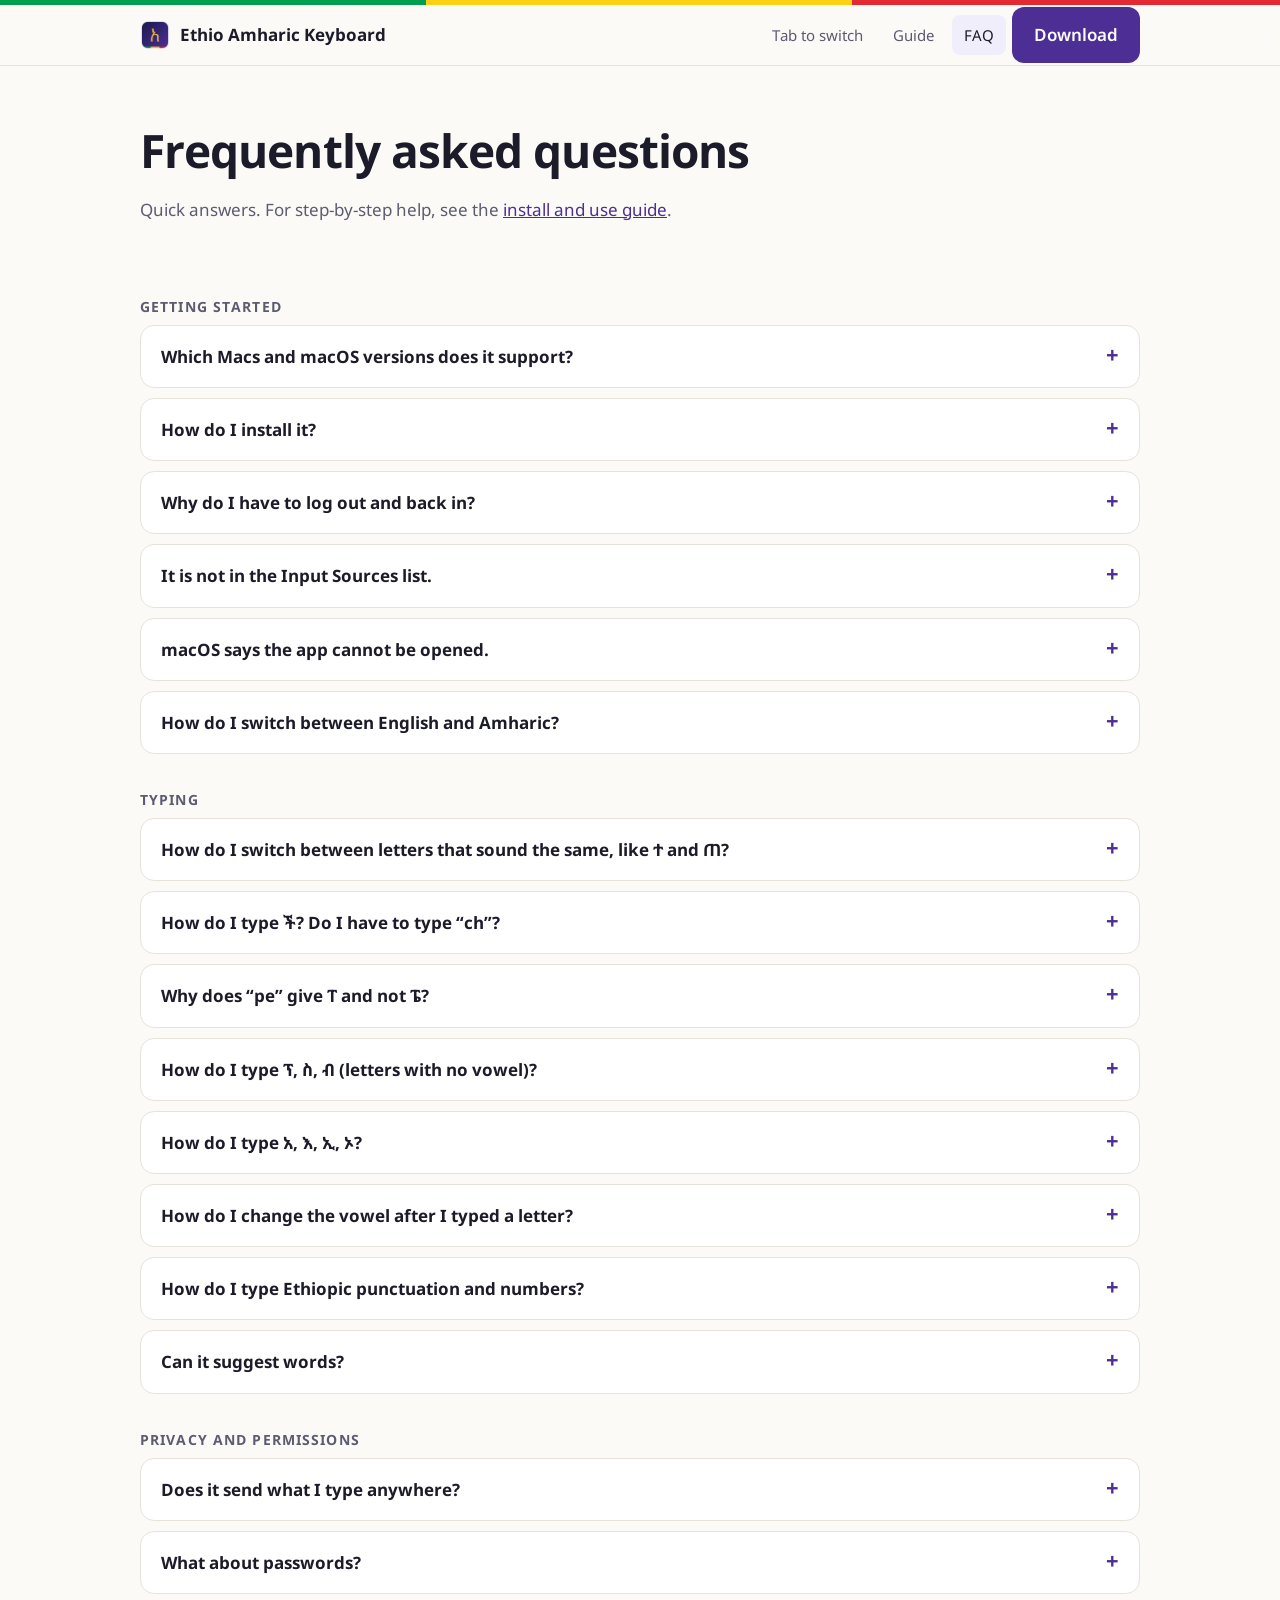
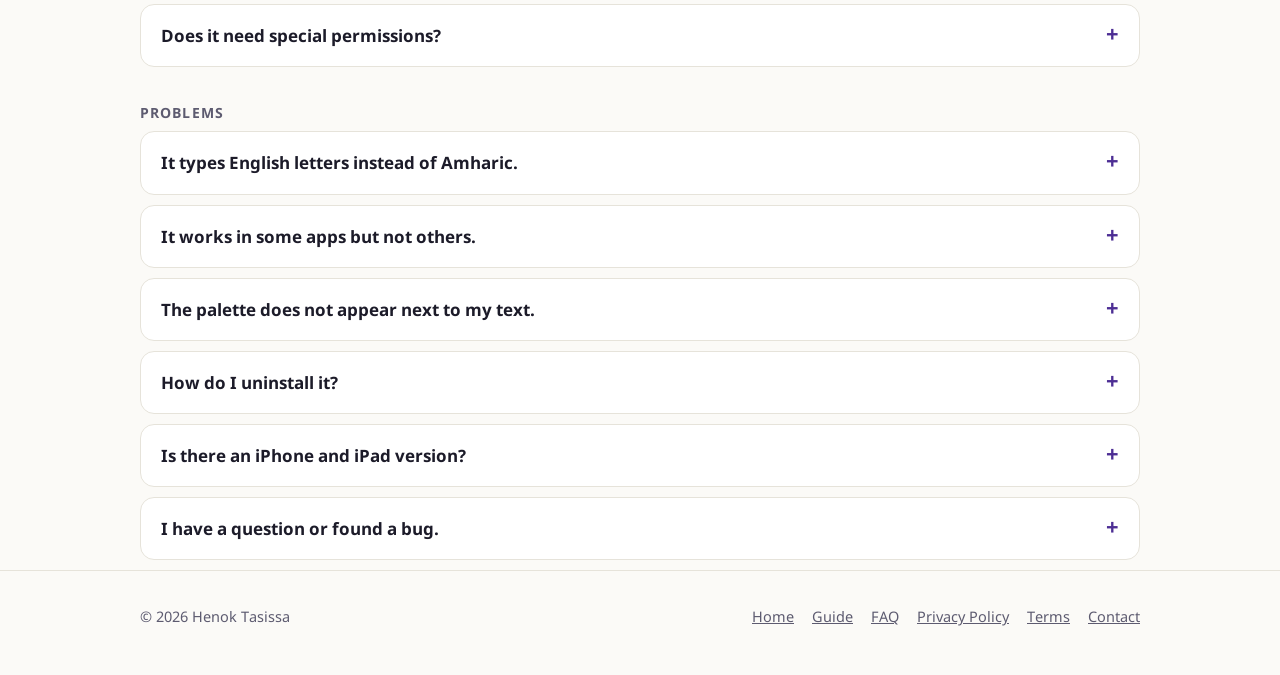
==== faq.html @ 409e4a70 "Website: promo, install guide and FAQ for Ethio Amharic Keyboard for Mac Co-Authored-By: Claude Sonn" ====
<!doctype html>
<html lang="en">
<head>
  <meta charset="utf-8">
  <meta name="viewport" content="width=device-width, initial-scale=1">
  <title>FAQ – Ethio Amharic Keyboard for Mac</title>
  <meta name="description" content="Answers about the Ethio Amharic Keyboard for Mac: installing, turning it on, typing letters, Tab to switch similar letters, privacy and troubleshooting.">
  <link rel="icon" href="/favicon.png">
  <link rel="preconnect" href="https://fonts.googleapis.com"><link rel="preconnect" href="https://fonts.gstatic.com" crossorigin>
  <link rel="stylesheet" href="https://fonts.googleapis.com/css2?family=Noto+Sans+Ethiopic:wght@400;600;700&display=swap">
  <link rel="stylesheet" href="/style.css">
</head>
<body>
  <div class="stripe"></div>
  <header class="nav"><div class="wrap">
    <a class="brand" href="/"><img src="/icon.png" alt="">Ethio Amharic Keyboard</a>
    <nav>
      <a href="/#tab">Tab to switch</a><a href="/guide">Guide</a><a href="/faq" aria-current="page">FAQ</a>
      <a class="btn" href="/#download">Download</a>
    </nav>
  </div></header>

  <main class="wrap">
    <div class="page-head">
      <h1>Frequently asked questions</h1>
      <p class="sub">Quick answers. For step-by-step help, see the <a href="/guide">install and use guide</a>.</p>
    </div>
    <h2 class="faq-group">Getting started</h2>
      <details><summary>Which Macs and macOS versions does it support?</summary><div class="a"><p>macOS 13 (Ventura) or later, on both Apple silicon and Intel Macs.</p></div></details>
      <details><summary>How do I install it?</summary><div class="a"><p>Open the downloaded disk image, drag <strong>Ethio Amharic for Mac</strong> to Applications, open it and press <strong>Install</strong>. Then add it in <strong>System Settings → Keyboard → Input Sources → Edit → + → Amharic → Ethio Amharic Keyboard</strong> and log out and back in once. The <a href="/guide">guide</a> has every step.</p></div></details>
      <details><summary>Why do I have to log out and back in?</summary><div class="a"><p>Apps that were already open keep an old connection to the input system, so they keep typing English until you log out. After you log back in, the keyboard works in every app. You can also just restart the app you want to type in.</p></div></details>
      <details><summary>It is not in the Input Sources list.</summary><div class="a"><p>Make sure you pressed <strong>Install</strong> in the app, then log out and back in, and look again under <strong>Amharic</strong> after clicking <strong>Edit… → +</strong>.</p></div></details>
      <details><summary>macOS says the app cannot be opened.</summary><div class="a"><p>The app is signed and notarized by Apple, so this is unusual. Right-click the app, choose <strong>Open</strong>, then <strong>Open</strong> again. If you still have trouble, email us.</p></div></details>
      <details><summary>How do I switch between English and Amharic?</summary><div class="a"><p>Two ways. Use the input menu in the menu bar (or <span class="keycap">Control</span> + <span class="keycap">Space</span> / the Globe key) to switch keyboards. Or press <span class="keycap">Control</span> + <span class="keycap">Option</span> + <span class="keycap">Space</span> to type English without leaving Ethio Amharic Keyboard; a short label shows <strong>ABC</strong> or <strong>አማ</strong>.</p></div></details>
    <h2 class="faq-group">Typing</h2>
      <details><summary>How do I switch between letters that sound the same, like ተ and ጠ?</summary><div class="a"><p>Press <span class="keycap">Tab</span> while the letter is underlined. It moves to the next same-sounding letter (<code>t</code>: ተ → ጠ, <code>s</code>: ሰ → ሠ, <code>h</code>: ሀ → ሐ → ኀ, <code>p</code>: ፐ → ጰ, and more). <span class="keycap">Shift</span> + <span class="keycap">Tab</span> goes back. It changes the last letter you typed.</p><p>See the <a href="/guide#tab">full list</a>.</p></div></details>
      <details><summary>How do I type ች? Do I have to type “ch”?</summary><div class="a"><p>No. Type <code>c</code> to get ክ, then press <span class="keycap">Tab</span> to get ች (and Tab again for ጭ). Typing <code>ch</code> gives ቸ and Tab changes it to ጨ.</p></div></details>
      <details><summary>Why does “pe” give ፐ and not ፔ?</summary><div class="a"><p>In this keyboard <code>e</code> is the <strong>1st</strong> form, like <code>se</code> for ሰ. The 5th form is <code>ie</code>: type <code>pie</code> to get ፔ, or type <code>pe</code> and press <span class="keycap">5</span>. The palette shows the key to type under every form.</p></div></details>
      <details><summary>How do I type ፕ, ስ, ብ (letters with no vowel)?</summary><div class="a"><p>Type just the consonant: <code>p</code> gives ፕ, <code>s</code> gives ስ, <code>b</code> gives ብ. This is the 6th form. The palette labels it <strong>none</strong>.</p></div></details>
      <details><summary>How do I type አ, እ, ኢ, ኦ?</summary><div class="a"><p>Type the vowel on its own: <code>a</code> አ, <code>u</code> ኡ, <code>i</code> ኢ, <code>e</code> እ, <code>o</code> ኦ. Press <span class="keycap">Tab</span> for the alternative letters (አ → ዐ). ኣ and ኤ can be clicked in the palette.</p></div></details>
      <details><summary>How do I change the vowel after I typed a letter?</summary><div class="a"><p>While the letter is underlined, press <span class="keycap">1</span> to <span class="keycap">7</span> (or <span class="keycap">8</span> for the “wa” form), or click a form in the palette. For example, type <code>s</code> then press <span class="keycap">4</span> to get ሳ.</p></div></details>
      <details><summary>How do I type Ethiopic punctuation and numbers?</summary><div class="a"><p>Type <code>. , ; : ?</code> for ። ፣ ፤ ፥ ፧ while writing Amharic. Hold <span class="keycap">Option</span> and press 1–9 for ፩–፱, Shift for the tens. <span class="keycap">Option</span> + <span class="keycap">Space</span> opens a picker with all the symbols.</p></div></details>
      <details><summary>Can it suggest words?</summary><div class="a"><p>Yes. A built-in dictionary suggests words in the palette as you type. By default what you typed stays selected; pick a suggestion with the arrow keys and Space, or <span class="keycap">Option</span> + <span class="keycap">1–5</span>. You can make Space take the top suggestion in the settings.</p></div></details>
    <h2 class="faq-group">Privacy and permissions</h2>
      <details><summary>Does it send what I type anywhere?</summary><div class="a"><p>No. It never connects to the internet. What you type is converted on your Mac and handed to the app you are typing in. It is not stored or logged. Read the <a href="https://henok-tasissa.github.io/ethio-keyboard-legal/privacy-policy.html">Privacy Policy</a>.</p></div></details>
      <details><summary>What about passwords?</summary><div class="a"><p>When macOS marks a field as secure, such as a password box, the keyboard does not touch your keystrokes at all.</p></div></details>
      <details><summary>Does it need special permissions?</summary><div class="a"><p>No. It does not need Accessibility, Input Monitoring or Full Disk Access.</p></div></details>
    <h2 class="faq-group">Problems</h2>
      <details><summary>It types English letters instead of Amharic.</summary><div class="a"><p>Check that <strong>Ethio Amharic Keyboard</strong> is selected in the menu bar. If it is and you just installed or updated, log out and back in, or restart that app. Also make sure English typing is off: press <span class="keycap">Control</span> + <span class="keycap">Option</span> + <span class="keycap">Space</span> and look for the <strong>አማ</strong> label.</p></div></details>
      <details><summary>It works in some apps but not others.</summary><div class="a"><p>That is the same “old connection” issue: apps opened before you installed need a restart, or log out and back in once. New apps work straight away.</p></div></details>
      <details><summary>The palette does not appear next to my text.</summary><div class="a"><p>Some apps do not report where the cursor is, so the palette stays where it was. Drag it where you like, or choose Reset palette position in the settings. <span class="keycap">Control</span> + <span class="keycap">Option</span> + <span class="keycap">P</span> shows or hides it.</p></div></details>
      <details><summary>How do I uninstall it?</summary><div class="a"><p>Open <strong>Ethio Amharic for Mac</strong> and press <strong>Remove</strong>, then delete the app and log out and back in to clear it from the input menu. You can also remove it under System Settings → Keyboard → Input Sources → Edit.</p></div></details>
      <details><summary>Is there an iPhone and iPad version?</summary><div class="a"><p>Yes, Ethio Amharic Keyboard is also available for iPhone and iPad. Support and policies for all versions are at <a href="https://henok-tasissa.github.io/ethio-keyboard-legal/">the support page</a>.</p></div></details>
      <details><summary>I have a question or found a bug.</summary><div class="a"><p>Email <a href="mailto:henoktasissa@gmail.com">henoktasissa@gmail.com</a> with your macOS version and the app you were typing in.</p></div></details>
  </main>

  <footer><div class="wrap">
    <span>&copy; 2026 Henok Tasissa</span>
    <div class="right">
      <a href="/">Home</a><a href="/guide">Guide</a><a href="/faq">FAQ</a>
      <a href="https://henok-tasissa.github.io/ethio-keyboard-legal/privacy-policy.html">Privacy Policy</a>
      <a href="https://henok-tasissa.github.io/ethio-keyboard-legal/terms-of-use.html">Terms</a>
      <a href="mailto:henoktasissa@gmail.com">Contact</a>
    </div>
  </div></footer>
</body>
</html>
---- style.css ----
:root {
  --bg: #fbfaf7; --surface: #ffffff; --ink: #1c1b29; --muted: #5d5b70; --line: #e6e3da;
  --indigo: #1f1c55; --purple: #4d2e94; --gold: #e9a820; --accent: #4d2e94; --accent-ink: #ffffff;
  --green: #009e4f; --yellow: #fcd116; --red: #e32a33; --chip: #f1eefb; --shadow: 0 10px 30px rgba(31, 28, 85, .10);
}
@media (prefers-color-scheme: dark) {
  :root {
    --bg: #12111d; --surface: #1b1a2b; --ink: #f1f0f8; --muted: #a9a7be; --line: #2b2a40;
    --accent: #b9a2ff; --accent-ink: #14122b; --chip: #26233f; --shadow: 0 10px 30px rgba(0, 0, 0, .35);
  }
}
* { box-sizing: border-box; }
html { scroll-behavior: smooth; }
body {
  margin: 0; background: var(--bg); color: var(--ink); line-height: 1.6;
  font: 17px/1.6 -apple-system, BlinkMacSystemFont, "Segoe UI", "Noto Sans Ethiopic", "Kefa", "Nyala", system-ui, sans-serif;
}
a { color: var(--accent); }
.wrap { max-width: 1040px; margin: 0 auto; padding: 0 20px; }
.stripe { height: 5px; background: linear-gradient(90deg, var(--green) 0 33.3%, var(--yellow) 33.3% 66.6%, var(--red) 66.6%); }

header.nav { position: sticky; top: 0; z-index: 5; background: color-mix(in srgb, var(--bg) 88%, transparent); backdrop-filter: blur(10px); border-bottom: 1px solid var(--line); }
header.nav .wrap { display: flex; align-items: center; gap: 22px; height: 60px; }
.brand { display: flex; align-items: center; gap: 10px; font-weight: 700; color: var(--ink); text-decoration: none; }
.brand img { width: 30px; height: 30px; border-radius: 7px; }
nav { margin-left: auto; display: flex; gap: 6px; align-items: center; }
nav a { color: var(--muted); text-decoration: none; padding: 8px 12px; border-radius: 8px; font-size: 15px; }
nav a:hover, nav a[aria-current] { color: var(--ink); background: var(--chip); }
nav a.btn { background: var(--accent); color: var(--accent-ink); font-weight: 600; }

.btn { display: inline-flex; align-items: center; gap: 8px; background: var(--accent); color: var(--accent-ink); padding: 14px 22px; border-radius: 12px; font-weight: 700; text-decoration: none; border: 0; font-size: 17px; }
.btn.secondary { background: transparent; color: var(--ink); border: 1px solid var(--line); }
.btn:hover { filter: brightness(1.08); }

.hero { padding: 72px 0 56px; background: radial-gradient(900px 340px at 75% -10%, color-mix(in srgb, var(--purple) 20%, transparent), transparent), radial-gradient(600px 300px at 0% 20%, color-mix(in srgb, var(--gold) 16%, transparent), transparent); }
.hero .wrap { display: grid; grid-template-columns: 1.1fr .9fr; gap: 40px; align-items: center; }
.hero h1 { font-size: clamp(36px, 5.4vw, 58px); line-height: 1.06; margin: 0 0 6px; letter-spacing: -.02em; }
.hero .am { font-size: 22px; color: var(--accent); font-weight: 700; margin: 0 0 16px; }
.hero p.lead { font-size: 20px; color: var(--muted); max-width: 30em; }
.cta { display: flex; flex-wrap: wrap; gap: 12px; margin: 26px 0 12px; }
.fine { color: var(--muted); font-size: 14px; }

.mock { background: var(--surface); border: 1px solid var(--line); border-radius: 18px; box-shadow: var(--shadow); padding: 18px; max-width: 420px; justify-self: end; width: 100%; }
.mock .typed { font-size: 15px; color: var(--muted); display: flex; justify-content: space-between; margin-bottom: 10px; }
.mock .typed b { color: var(--ink); font-size: 26px; font-weight: 600; }
.cells { display: grid; grid-template-columns: repeat(8, 1fr); gap: 5px; }
.cell { background: var(--chip); border-radius: 9px; text-align: center; padding: 8px 0 5px; }
.cell .g { font-size: 22px; line-height: 1.2; display: block; }
.cell .k { font-size: 10.5px; color: var(--muted); display: block; }
.cell.on { background: var(--accent); color: var(--accent-ink); }
.cell.on .k { color: inherit; opacity: .85; }
.sugg { display: flex; gap: 6px; margin-top: 12px; flex-wrap: wrap; }
.sugg span { background: var(--chip); padding: 4px 11px; border-radius: 999px; font-size: 15px; }
.sugg span:first-child { background: var(--accent); color: var(--accent-ink); }

section { padding: 64px 0; }
section.alt { background: var(--surface); border-block: 1px solid var(--line); }
h2 { font-size: clamp(26px, 3.4vw, 36px); line-height: 1.15; margin: 0 0 12px; letter-spacing: -.01em; }
h3 { margin: 0 0 6px; font-size: 19px; }
.sub { color: var(--muted); max-width: 40em; margin: 0 0 30px; }
.grid3 { display: grid; grid-template-columns: repeat(3, 1fr); gap: 16px; }
.grid2 { display: grid; grid-template-columns: repeat(2, 1fr); gap: 16px; }
.card { background: var(--surface); border: 1px solid var(--line); border-radius: 16px; padding: 22px; }
section.alt .card { background: var(--bg); }
.card p { margin: 0; color: var(--muted); }
.icon { font-size: 26px; margin-bottom: 8px; display: block; }

.tab-spot { display: grid; grid-template-columns: 1fr 1fr; gap: 36px; align-items: center; }
.keycap { display: inline-block; min-width: 2.2em; text-align: center; padding: 3px 10px; border-radius: 7px; border: 1px solid var(--line); border-bottom-width: 3px; background: var(--surface); font: 600 .9em ui-monospace, "SF Mono", Menlo, monospace; color: var(--ink); }
.pairs { display: grid; grid-template-columns: repeat(2, 1fr); gap: 10px; }
.pair { background: var(--bg); border: 1px solid var(--line); border-radius: 12px; padding: 12px 14px; display: flex; align-items: center; gap: 10px; }
.pair .t { font-family: ui-monospace, Menlo, monospace; color: var(--muted); min-width: 2.2em; font-size: 14px; }
.pair .l { font-size: 24px; letter-spacing: .05em; }
.pair .arrow { color: var(--accent); font-size: 14px; }
.demo { background: var(--surface); border: 1px solid var(--line); border-radius: 16px; padding: 20px; margin-top: 18px; }
.demo .row { display: flex; align-items: center; gap: 10px; flex-wrap: wrap; font-size: 15px; color: var(--muted); }
.demo .big { font-size: 30px; color: var(--ink); font-weight: 600; }

.steps { counter-reset: s; display: grid; gap: 14px; }
.step { display: grid; grid-template-columns: 44px 1fr; gap: 16px; background: var(--surface); border: 1px solid var(--line); border-radius: 16px; padding: 20px; }
section.alt .step { background: var(--bg); }
.step::before { counter-increment: s; content: counter(s); width: 44px; height: 44px; border-radius: 50%; background: var(--accent); color: var(--accent-ink); display: grid; place-items: center; font-weight: 800; font-size: 19px; }
.step h3 { margin-top: 2px; }
.step p, .step ul, .step ol { margin: 6px 0 0; color: var(--muted); }
.step li { margin: 3px 0; }
.step strong, .card strong { color: var(--ink); }
.note { background: color-mix(in srgb, var(--gold) 16%, var(--surface)); border: 1px solid color-mix(in srgb, var(--gold) 45%, var(--line)); border-radius: 12px; padding: 14px 16px; margin: 18px 0; }
.note p { margin: 0; color: var(--ink); }

table { width: 100%; border-collapse: collapse; background: var(--surface); border: 1px solid var(--line); border-radius: 14px; overflow: hidden; font-size: 16px; }
th, td { text-align: left; padding: 11px 14px; border-bottom: 1px solid var(--line); vertical-align: top; }
th { background: var(--chip); font-size: 13px; text-transform: uppercase; letter-spacing: .05em; color: var(--muted); }
tr:last-child td { border-bottom: 0; }
td.mono, code { font-family: ui-monospace, "SF Mono", Menlo, monospace; font-size: .92em; }
code { background: var(--chip); padding: 1px 6px; border-radius: 5px; }

.page-head { padding: 48px 0 8px; }
.page-head h1 { font-size: clamp(32px, 4.5vw, 46px); margin: 0 0 8px; letter-spacing: -.02em; }
.toc { display: flex; gap: 8px; flex-wrap: wrap; margin: 18px 0 0; }
.toc a { background: var(--chip); color: var(--ink); text-decoration: none; padding: 7px 14px; border-radius: 999px; font-size: 14.5px; }

details { background: var(--surface); border: 1px solid var(--line); border-radius: 14px; padding: 0 20px; margin: 10px 0; }
details[open] { box-shadow: var(--shadow); }
summary { cursor: pointer; font-weight: 700; padding: 17px 0; list-style: none; display: flex; justify-content: space-between; gap: 14px; }
summary::-webkit-details-marker { display: none; }
summary::after { content: "+"; color: var(--accent); font-size: 22px; line-height: 1; }
details[open] summary::after { content: "–"; }
details .a { padding: 0 0 18px; color: var(--muted); }
details .a p { margin: 0 0 10px; }
.faq-group { margin: 38px 0 6px; font-size: 14px; letter-spacing: .08em; text-transform: uppercase; color: var(--muted); }

.download { text-align: center; }
.download .btn { font-size: 19px; padding: 17px 30px; }
footer { padding: 34px 0 46px; color: var(--muted); font-size: 14.5px; border-top: 1px solid var(--line); }
footer .wrap { display: flex; flex-wrap: wrap; gap: 14px 26px; align-items: center; }
footer .right { margin-left: auto; display: flex; gap: 18px; flex-wrap: wrap; }
footer a { color: var(--muted); }

@media (max-width: 860px) {
  .hero .wrap, .tab-spot, .grid3, .grid2 { grid-template-columns: 1fr; }
  .mock { justify-self: start; }
  nav a:not(.btn) { display: none; }
  .pairs { grid-template-columns: 1fr; }
  footer .right { margin-left: 0; }
}
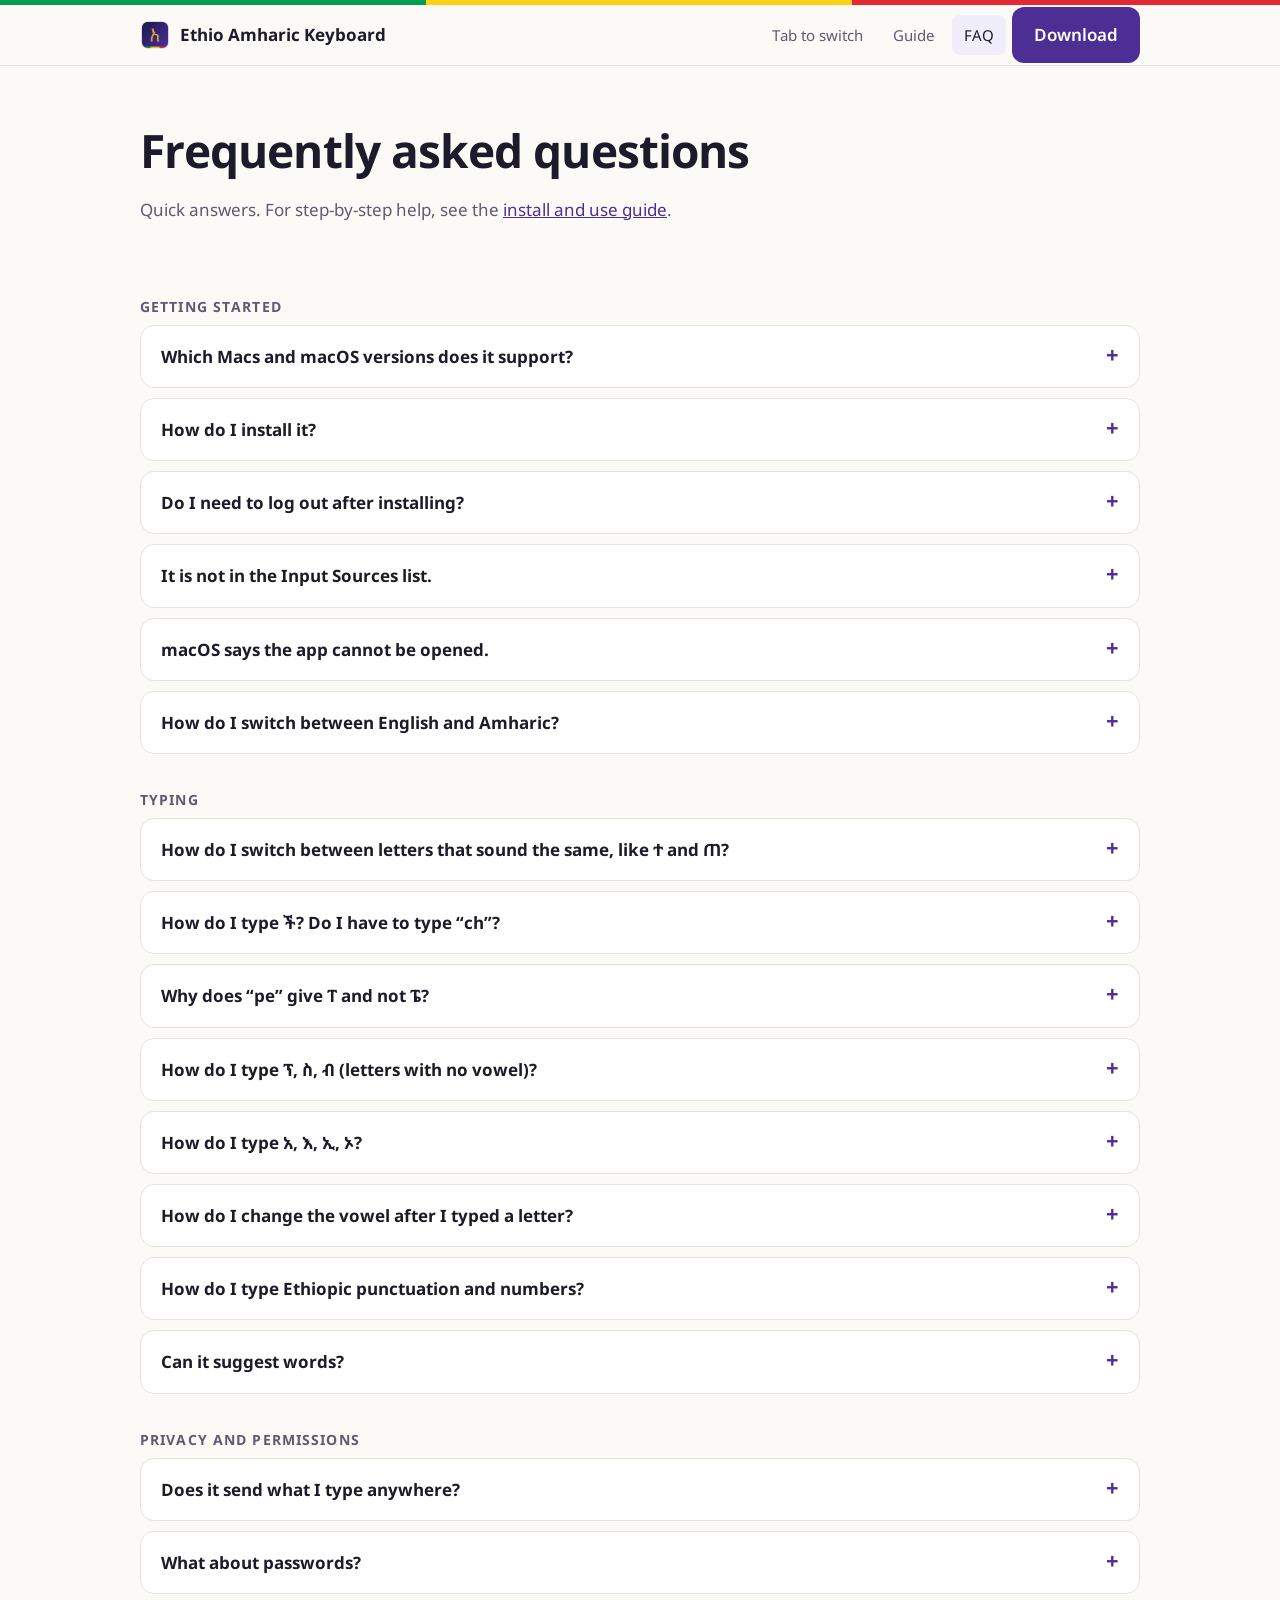
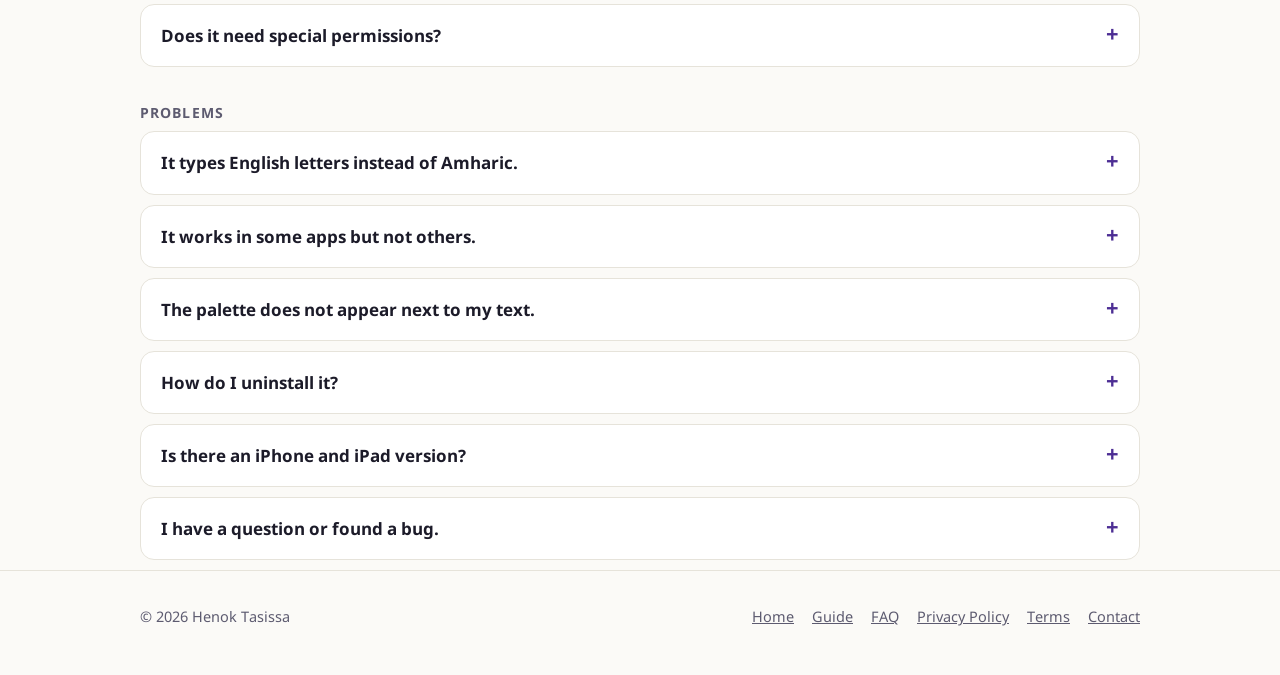
==== commit c2060b0a: "Website: version 1.0.0, uninstall section, clearer log-out guidance Co-Authored-By: Claude Sonnet 5." ====
--- a/faq.html
+++ b/faq.html
@@ -27,9 +27,9 @@
     </div>
     <h2 class="faq-group">Getting started</h2>
       <details><summary>Which Macs and macOS versions does it support?</summary><div class="a"><p>macOS 13 (Ventura) or later, on both Apple silicon and Intel Macs.</p></div></details>
-      <details><summary>How do I install it?</summary><div class="a"><p>Open the downloaded disk image, drag <strong>Ethio Amharic for Mac</strong> to Applications, open it and press <strong>Install</strong>. Then add it in <strong>System Settings → Keyboard → Input Sources → Edit → + → Amharic → Ethio Amharic Keyboard</strong> and log out and back in once. The <a href="/guide">guide</a> has every step.</p></div></details>
-      <details><summary>Why do I have to log out and back in?</summary><div class="a"><p>Apps that were already open keep an old connection to the input system, so they keep typing English until you log out. After you log back in, the keyboard works in every app. You can also just restart the app you want to type in.</p></div></details>
-      <details><summary>It is not in the Input Sources list.</summary><div class="a"><p>Make sure you pressed <strong>Install</strong> in the app, then log out and back in, and look again under <strong>Amharic</strong> after clicking <strong>Edit… → +</strong>.</p></div></details>
+      <details><summary>How do I install it?</summary><div class="a"><p>Open the downloaded disk image, drag <strong>Ethio Amharic for Mac</strong> to Applications, open it and press <strong>Install</strong>. Then add it in <strong>System Settings → Keyboard → Input Sources → Edit → + → Amharic → Ethio Amharic Keyboard</strong> and pick it in the menu bar. The <a href="/guide">guide</a> has every step.</p></div></details>
+      <details><summary>Do I need to log out after installing?</summary><div class="a"><p>Usually not. Add the keyboard in System Settings, pick it from the menu bar and type. The exception is an <strong>update</strong>: apps that were open during an update keep an old connection and type English until you restart them. Logging out and back in once fixes every app at once. It is also the fallback if the keyboard is not in the list.</p></div></details>
+      <details><summary>It is not in the Input Sources list.</summary><div class="a"><p>Make sure you pressed <strong>Install</strong> in the app, then look under <strong>Amharic</strong> after clicking <strong>Edit… → +</strong>. If it is still missing, log out and back in once and look again.</p></div></details>
       <details><summary>macOS says the app cannot be opened.</summary><div class="a"><p>The app is signed and notarized by Apple, so this is unusual. Right-click the app, choose <strong>Open</strong>, then <strong>Open</strong> again. If you still have trouble, email us.</p></div></details>
       <details><summary>How do I switch between English and Amharic?</summary><div class="a"><p>Two ways. Use the input menu in the menu bar (or <span class="keycap">Control</span> + <span class="keycap">Space</span> / the Globe key) to switch keyboards. Or press <span class="keycap">Control</span> + <span class="keycap">Option</span> + <span class="keycap">Space</span> to type English without leaving Ethio Amharic Keyboard; a short label shows <strong>ABC</strong> or <strong>አማ</strong>.</p></div></details>
     <h2 class="faq-group">Typing</h2>
@@ -46,10 +46,10 @@
       <details><summary>What about passwords?</summary><div class="a"><p>When macOS marks a field as secure, such as a password box, the keyboard does not touch your keystrokes at all.</p></div></details>
       <details><summary>Does it need special permissions?</summary><div class="a"><p>No. It does not need Accessibility, Input Monitoring or Full Disk Access.</p></div></details>
     <h2 class="faq-group">Problems</h2>
-      <details><summary>It types English letters instead of Amharic.</summary><div class="a"><p>Check that <strong>Ethio Amharic Keyboard</strong> is selected in the menu bar. If it is and you just installed or updated, log out and back in, or restart that app. Also make sure English typing is off: press <span class="keycap">Control</span> + <span class="keycap">Option</span> + <span class="keycap">Space</span> and look for the <strong>አማ</strong> label.</p></div></details>
-      <details><summary>It works in some apps but not others.</summary><div class="a"><p>That is the same “old connection” issue: apps opened before you installed need a restart, or log out and back in once. New apps work straight away.</p></div></details>
+      <details><summary>It types English letters instead of Amharic.</summary><div class="a"><p>Check that <strong>Ethio Amharic Keyboard</strong> is selected in the menu bar. If it is and you just installed or updated, restart that app, or log out and back in once. Also make sure English typing is off: press <span class="keycap">Control</span> + <span class="keycap">Option</span> + <span class="keycap">Space</span> and look for the <strong>አማ</strong> label.</p></div></details>
+      <details><summary>It works in some apps but not others.</summary><div class="a"><p>That is the “old connection” issue: apps that were open during an install or update need a restart, or log out and back in once. Apps you open afterwards work straight away.</p></div></details>
       <details><summary>The palette does not appear next to my text.</summary><div class="a"><p>Some apps do not report where the cursor is, so the palette stays where it was. Drag it where you like, or choose Reset palette position in the settings. <span class="keycap">Control</span> + <span class="keycap">Option</span> + <span class="keycap">P</span> shows or hides it.</p></div></details>
-      <details><summary>How do I uninstall it?</summary><div class="a"><p>Open <strong>Ethio Amharic for Mac</strong> and press <strong>Remove</strong>, then delete the app and log out and back in to clear it from the input menu. You can also remove it under System Settings → Keyboard → Input Sources → Edit.</p></div></details>
+      <details><summary>How do I uninstall it?</summary><div class="a"><p>Open <strong>Ethio Amharic for Mac</strong> and press <strong>Uninstall…</strong>, then confirm. It removes the keyboard and its settings. If it still shows in the input menu, remove it under System Settings → Keyboard → Input Sources → Edit (select it and click −), then delete the app. See the <a href="/guide#uninstall">guide</a>.</p></div></details>
       <details><summary>Is there an iPhone and iPad version?</summary><div class="a"><p>Yes, Ethio Amharic Keyboard is also available for iPhone and iPad. Support and policies for all versions are at <a href="https://henok-tasissa.github.io/ethio-keyboard-legal/">the support page</a>.</p></div></details>
       <details><summary>I have a question or found a bug.</summary><div class="a"><p>Email <a href="mailto:henoktasissa@gmail.com">henoktasissa@gmail.com</a> with your macOS version and the app you were typing in.</p></div></details>
   </main>
